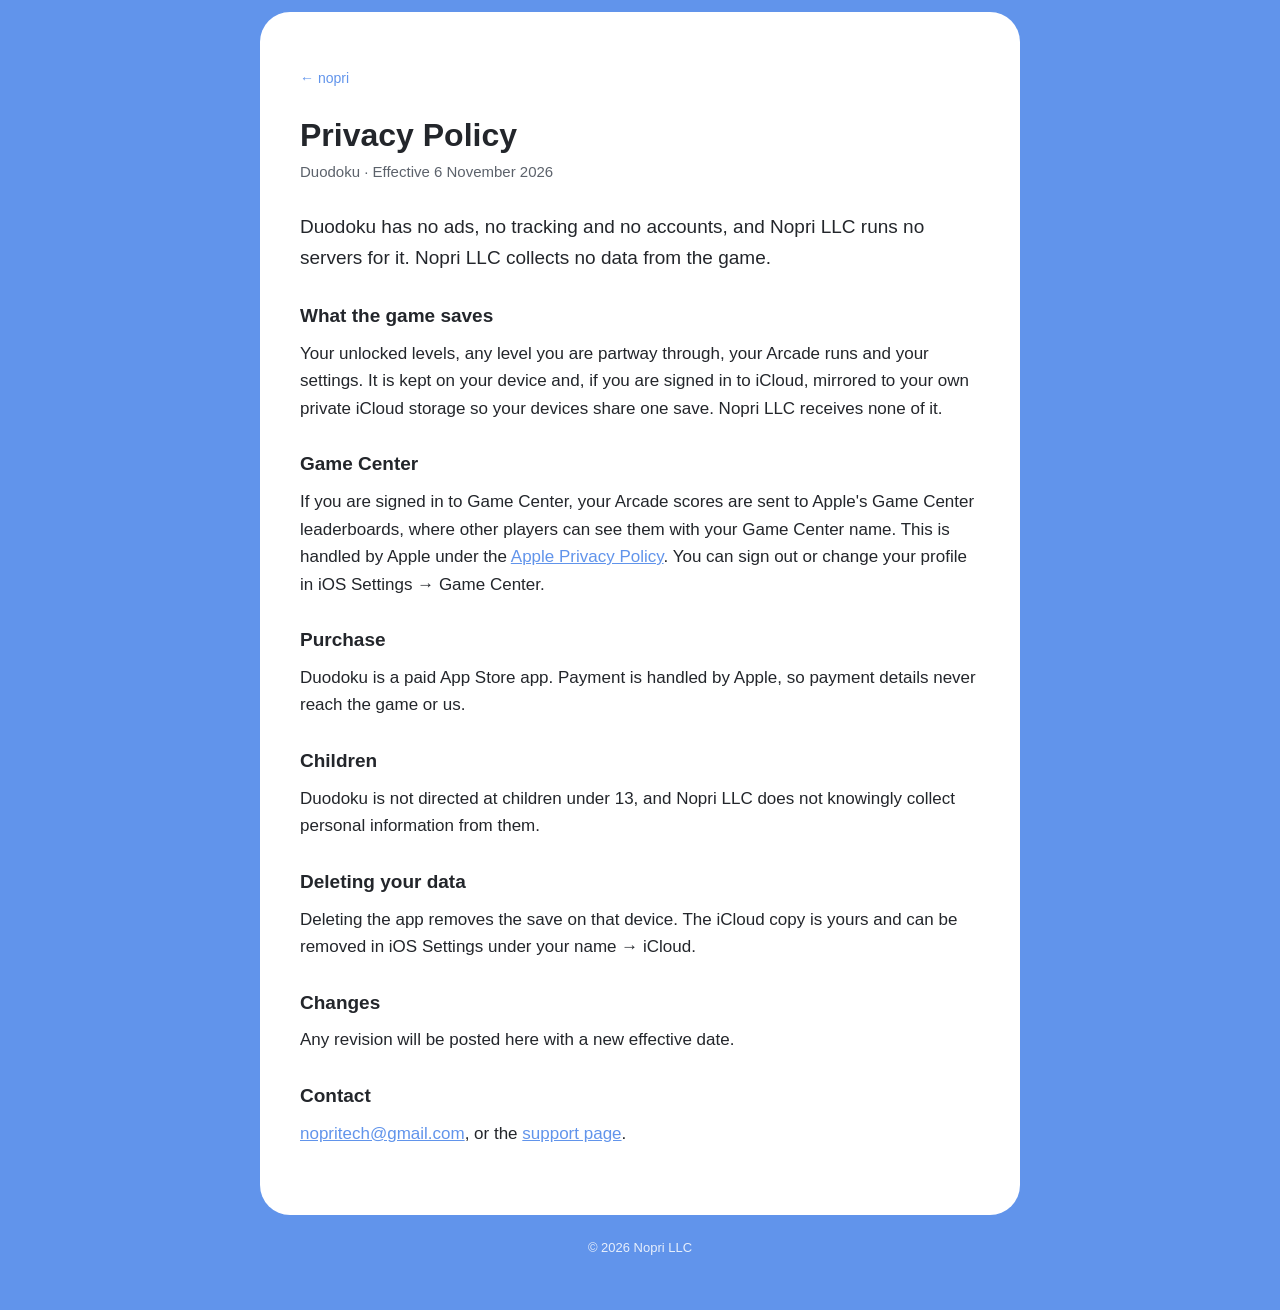
==== privacy/duodoku.html @ 4e4c6204 "Add privacy, terms, and support pages for Duodoku and Nautical Dominoes Co-Authored-By: Claude Opus " ====
<!doctype html>
<html lang="en">
    <head>
        <meta charset="UTF-8" />
        <meta name="viewport" content="width=device-width, initial-scale=1.0" />
        <title>Privacy Policy — Duodoku</title>

        <meta
            name="description"
            content="Privacy policy for Duodoku, an iOS puzzle game by Nopri LLC. No ads, no tracking; your progress stays in your own iCloud."
        />
        <meta name="theme-color" content="#6194eb" />

        <meta property="og:type" content="website" />
        <meta
            property="og:url"
            content="https://nopri-tech.github.io/privacy/duodoku.html"
        />
        <meta property="og:title" content="Privacy Policy — Duodoku" />
        <meta
            property="og:description"
            content="Privacy policy for Duodoku, an iOS puzzle game by Nopri LLC. No ads, no tracking; your progress stays in your own iCloud."
        />
        <meta property="og:image" content="https://nopri-tech.github.io/assets/og-image.png" />

        <link rel="icon" type="image/x-icon" href="/favicon.ico" />
        <link rel="icon" type="image/png" sizes="32x32" href="/favicon-32x32.png" />
        <link rel="icon" type="image/png" sizes="16x16" href="/favicon-16x16.png" />
        <link rel="apple-touch-icon" sizes="180x180" href="/apple-touch-icon.png" />
        <link rel="manifest" href="/site.webmanifest" />

        <link rel="stylesheet" href="/legal.css" />
        <style>
            :root {
                --accent: #6194eb;
            }
        </style>
    </head>
    <body>
        <main class="page">
            <a class="home" href="/">&larr; nopri</a>

            <h1>Privacy Policy</h1>
            <p class="sub">Duodoku &middot; Effective 6 November 2026</p>

            <p class="lede">
                Duodoku has no ads, no tracking and no accounts, and Nopri LLC runs no
                servers for it. Nopri LLC collects no data from the game.
            </p>

            <h2>What the game saves</h2>
            <p>
                Your unlocked levels, any level you are partway through, your Arcade
                runs and your settings. It is kept on your device and,
                if you are signed in to iCloud, mirrored to your own private iCloud
                storage so your devices share one save. Nopri LLC receives none of it.
            </p>

            <h2>Game Center</h2>
            <p>
                If you are signed in to Game Center, your Arcade scores are sent to
                Apple's Game Center leaderboards, where other players can see them with
                your Game Center name. This is handled by Apple under the
                <a href="https://www.apple.com/legal/privacy/">Apple Privacy Policy</a>.
                You can sign out or change your profile in iOS Settings &rarr; Game Center.
            </p>

            <h2>Purchase</h2>
            <p>
                Duodoku is a paid App Store app. Payment is handled by Apple, so payment
                details never reach the game or us.
            </p>

            <h2>Children</h2>
            <p>
                Duodoku is not directed at children under 13, and Nopri LLC does not
                knowingly collect personal information from them.
            </p>

            <h2>Deleting your data</h2>
            <p>
                Deleting the app removes the save on that device. The iCloud copy is
                yours and can be removed in iOS Settings under your name &rarr; iCloud.
            </p>

            <h2>Changes</h2>
            <p>
                Any revision will be posted here with a new effective date.
            </p>

            <h2>Contact</h2>
            <p>
                <a href="mailto:nopritech@gmail.com">nopritech@gmail.com</a>, or the
                <a href="/support/duodoku.html">support page</a>.
            </p>
        </main>

        <footer>&copy; 2026 Nopri LLC</footer>
    </body>
</html>
---- legal.css ----
/* Shared by the privacy, support and terms pages. Standalone rather than
   main.css: that sheet drives the home page's fixed, non-scrolling
   animation, and these are documents you scroll. Each page sets its own
   --accent. */
:root {
    --ink: #23262b;
    --muted: #5c626b;
    --accent: #7096ca;
    --rounded: "Arial Rounded MT Bold", "Arial Rounded MT", sans-serif;
}

*,
*::before,
*::after {
    box-sizing: border-box;
    margin: 0;
    padding: 0;
}

html {
    background: var(--accent);
}

body {
    background: var(--accent);
    color: var(--ink);
    font-family: -apple-system, BlinkMacSystemFont, "Segoe UI", Helvetica,
        Arial, sans-serif;
    font-size: 17px;
    line-height: 1.62;
    padding: 12px 0 52px;
}

.page {
    background: #fff;
    border-radius: 30px;
    max-width: 760px;
    margin: 0 auto;
    padding: 52px 40px 56px;
}

.home {
    display: inline-block;
    font-family: var(--rounded);
    font-size: 14px;
    color: var(--accent);
    text-decoration: none;
    margin-bottom: 26px;
}

.home:hover {
    opacity: 0.7;
}

h1 {
    font-family: var(--rounded);
    font-size: 32px;
    line-height: 1.2;
    margin-bottom: 6px;
}

.sub {
    font-family: var(--rounded);
    font-size: 15px;
    color: var(--muted);
    margin-bottom: 28px;
}

h2 {
    font-family: var(--rounded);
    font-size: 19px;
    margin: 27px 0 8px;
}

p,
ul {
    margin-bottom: 12px;
}

ul {
    padding-left: 22px;
}

a {
    color: var(--accent);
}

.lede {
    font-size: 19px;
}

.mailbox {
    background: #faf6f2;
    border-radius: 18px;
    padding: 20px 24px;
    margin-bottom: 4px;
}

.mailbox a {
    font-family: var(--rounded);
    font-size: 21px;
    text-decoration: none;
}

.mailbox a:hover {
    opacity: 0.75;
}

.apps a {
    font-family: var(--rounded);
    font-size: 19px;
    text-decoration: none;
}

footer {
    font-family: var(--rounded);
    font-size: 13px;
    color: #fff;
    text-align: center;
    padding: 22px 20px 0;
    opacity: 0.85;
}

@media (max-width: 600px) {
    body {
        font-size: 16px;
        padding: 8px 0 40px;
    }

    .page {
        border-radius: 22px;
        padding: 34px 22px 40px;
    }

    h1 {
        font-size: 26px;
    }
}
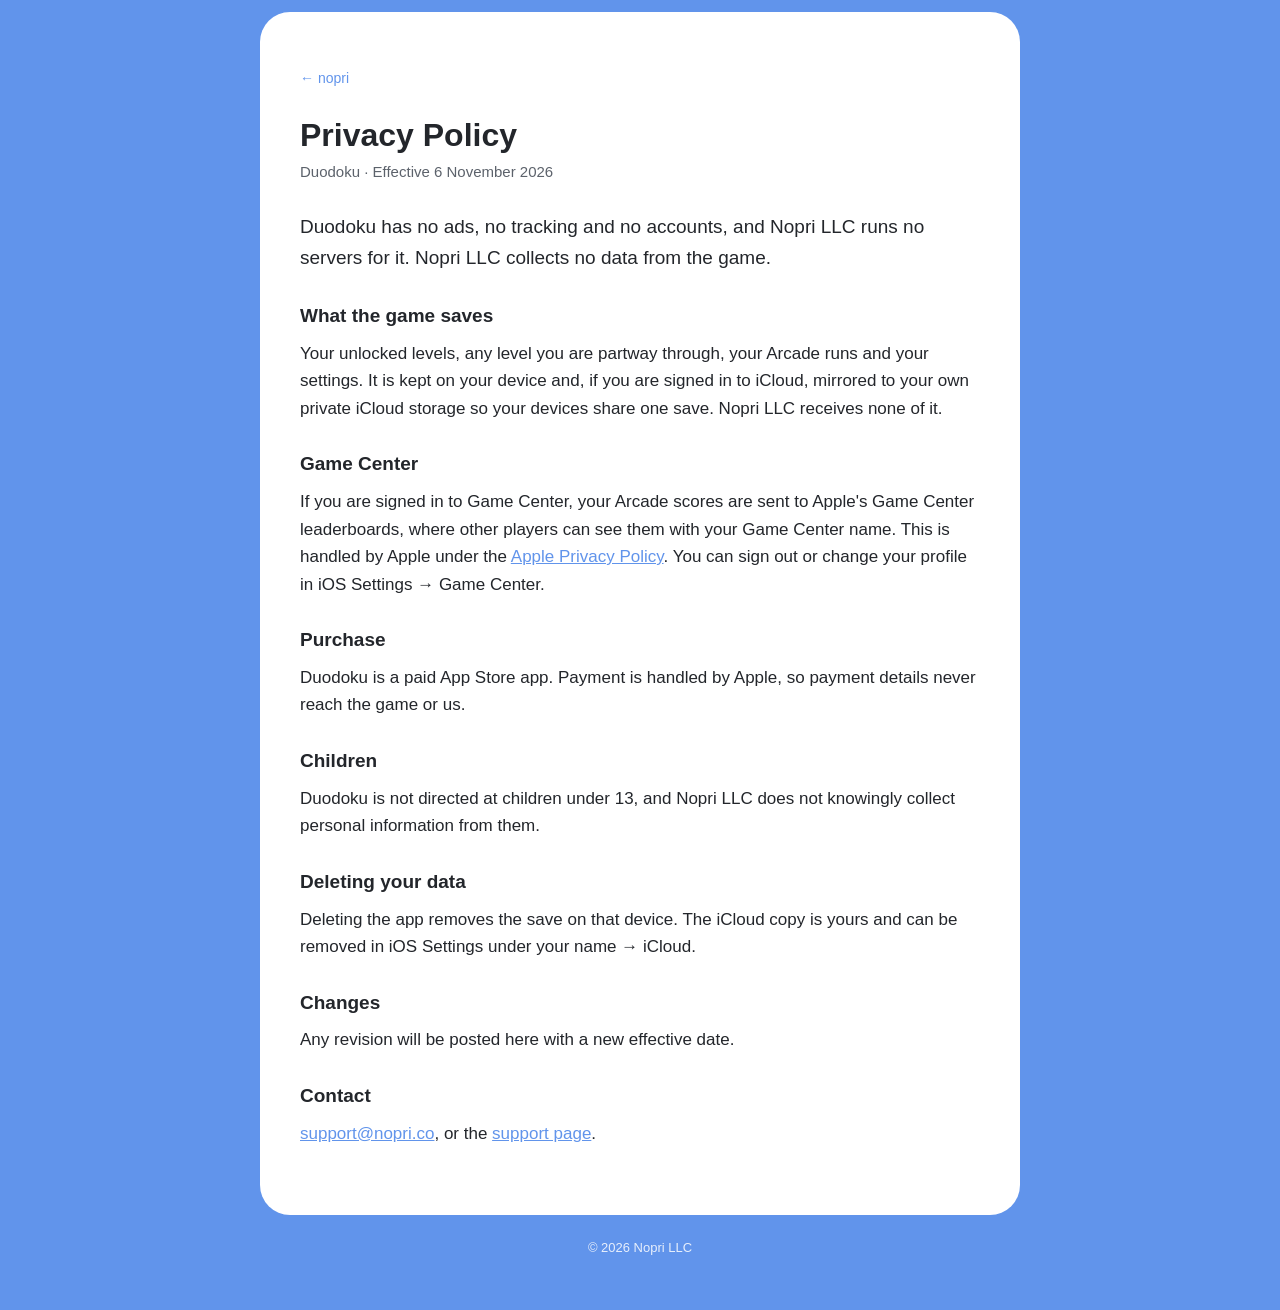
==== commit 9d2d7316: "Use support@nopri.co everywhere and add /support/ page Co-Authored-By: Claude Opus 5.5 <noreply@anth" ====
--- a/privacy/duodoku.html
+++ b/privacy/duodoku.html
@@ -90,7 +90,7 @@
 
             <h2>Contact</h2>
             <p>
-                <a href="mailto:nopritech@gmail.com">nopritech@gmail.com</a>, or the
+                <a href="mailto:support@nopri.co">support@nopri.co</a>, or the
                 <a href="/support/duodoku.html">support page</a>.
             </p>
         </main>
